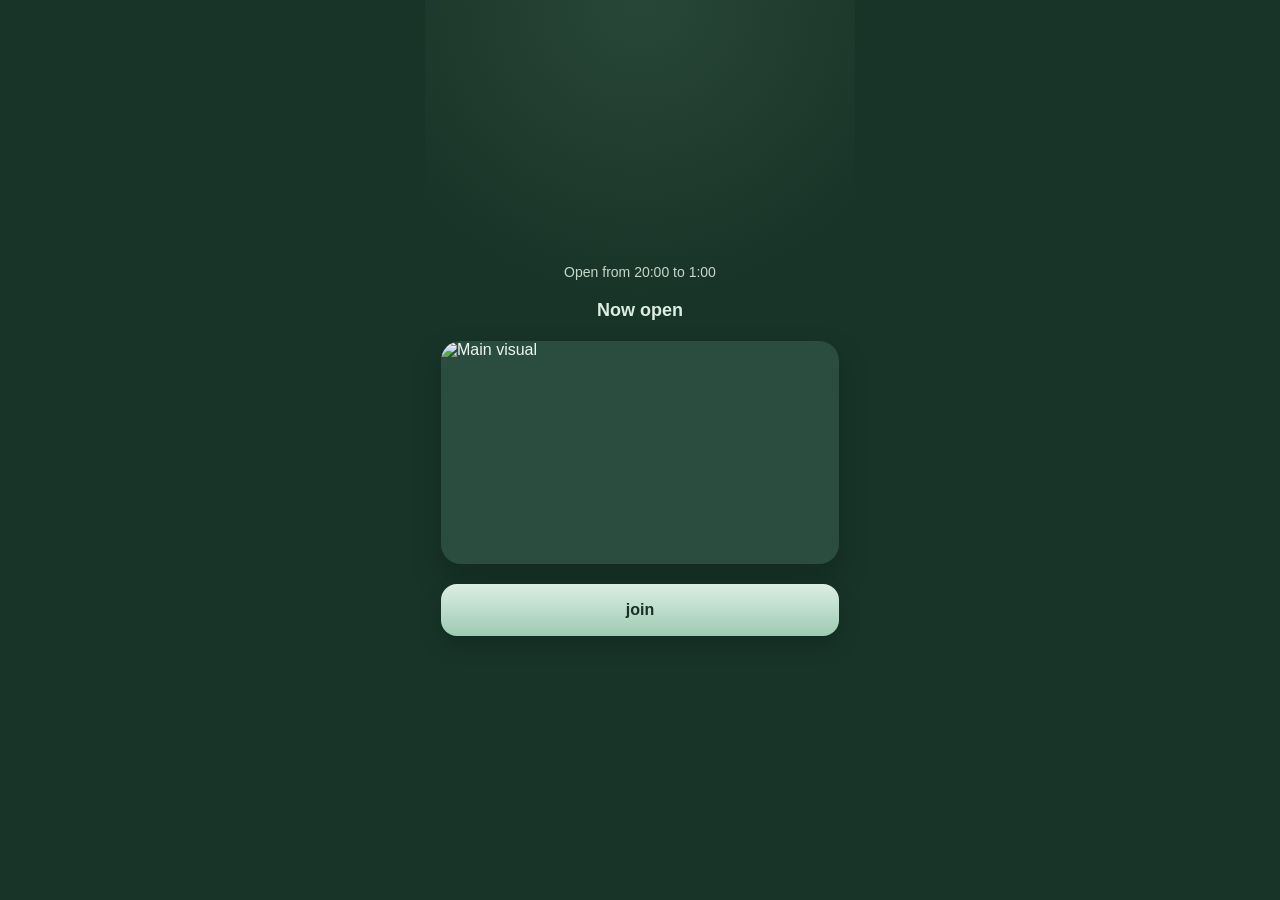
==== index.html @ beed258a "Add files via upload" ====
<!DOCTYPE html>
<html lang="ja">
<head>
  <meta charset="UTF-8" />
  <meta name="viewport" content="width=device-width, initial-scale=1.0" />
  <title>Night Room</title>
  <link rel="stylesheet" href="css/style.css" />
</head>
<body>
  <main class="screen landing-screen">
    <div class="landing-inner">
      <div class="landing-top-text">Open from 20:00 to 1:00</div>
      <div id="countdownText" class="countdown-text" aria-live="polite"></div>

      <div class="hero-image-box">
        <img
          src="https://placehold.co/800x450/png"
          alt="Main visual"
          class="hero-image"
        />
      </div>

      <button id="joinBtn" class="primary-button" disabled>join</button>
    </div>
  </main>

  <script>
    const joinBtn = document.getElementById("joinBtn");
    const countdownText = document.getElementById("countdownText");
    const FORCE_OPEN = true;
    const CLOSE_HOUR = 14;
    const CLOSE_MINUTE = 36;

    function getTokyoParts(date) {
      const formatter = new Intl.DateTimeFormat("en-CA", {
        timeZone: "Asia/Tokyo",
        year: "numeric",
        month: "2-digit",
        day: "2-digit",
        hour: "2-digit",
        minute: "2-digit",
        second: "2-digit",
        hourCycle: "h23"
      });

      const parts = formatter.formatToParts(date);
      const map = {};
      parts.forEach(part => {
        if (part.type !== "literal") {
          map[part.type] = part.value;
        }
      });
      return map;
    }

    function getTokyoTime(now) {
      const tokyo = getTokyoParts(now);
      return {
        hour: Number(tokyo.hour),
        minute: Number(tokyo.minute)
      };
    }

    function getNextTokyoOpenTime(now) {
      const tokyo = getTokyoParts(now);
      const tokyoNowUtc = Date.UTC(
        Number(tokyo.year),
        Number(tokyo.month) - 1,
        Number(tokyo.day),
        Number(tokyo.hour) - 9,
        Number(tokyo.minute),
        Number(tokyo.second)
      );

      const openUtc = Date.UTC(
        Number(tokyo.year),
        Number(tokyo.month) - 1,
        Number(tokyo.day),
        11,
        0,
        0
      );

      return {
        tokyoHour: Number(tokyo.hour),
        diffMs: openUtc - tokyoNowUtc
      };
    }

    function formatCountdown(diffMs) {
      const totalSeconds = Math.max(0, Math.floor(diffMs / 1000));
      const hours = String(Math.floor(totalSeconds / 3600)).padStart(2, "0");
      const minutes = String(Math.floor((totalSeconds % 3600) / 60)).padStart(2, "0");
      const seconds = String(totalSeconds % 60).padStart(2, "0");
      return `${hours}:${minutes}:${seconds}`;
    }

    function updateJoinState() {
      if (FORCE_OPEN) {
        joinBtn.disabled = false;
        countdownText.textContent = "Now open";
        return;
      }

      const now = new Date();
      const tokyoTime = getTokyoTime(now);
      const currentMinutes = tokyoTime.hour * 60 + tokyoTime.minute;
      const closeMinutes = CLOSE_HOUR * 60 + CLOSE_MINUTE;
      const isClosed = currentMinutes >= closeMinutes;

      if (isClosed) {
        joinBtn.disabled = true;
        countdownText.textContent = "Closed at 14:36";
        return;
      }

      const schedule = getNextTokyoOpenTime(now);
      const isOpen = schedule.tokyoHour >= 20;

      joinBtn.disabled = !isOpen;

      if (isOpen) {
        countdownText.textContent = "Now open";
      } else {
        countdownText.textContent = `Until open ${formatCountdown(schedule.diffMs)}`;
      }
    }

    joinBtn.addEventListener("click", () => {
      if (!joinBtn.disabled) {
        window.location.href = "threads.html";
      }
    });

    updateJoinState();
    setInterval(updateJoinState, 1000);
  </script>
</body>
</html>
---- css/style.css ----
* {
  box-sizing: border-box;
}

:root {
  --bg: #183428;
  --surface: #224236;
  --surface-strong: #2a4d3f;
  --surface-muted: #345a4b;
  --border: #4f7767;
  --text: #eef6f0;
  --text-soft: #c7d7cc;
  --primary: #9dcbb2;
  --primary-strong: #dceee3;
  --accent: #86b79d;
  --shadow: 0 10px 24px rgba(8, 22, 16, 0.28);
}

html, body {
  margin: 0;
  padding: 0;
  background: var(--bg);
  color: var(--text);
  font-family: -apple-system, BlinkMacSystemFont, "Segoe UI", "Hiragino Sans",
    "Noto Sans JP", sans-serif;
}

body {
  display: flex;
  justify-content: center;
}

.screen {
  width: 100%;
  max-width: 430px;
  min-height: 100vh;
  padding: 16px;
  background:
    radial-gradient(circle at top, rgba(157, 203, 178, 0.12), transparent 32%),
    var(--bg);
}

.landing-screen {
  display: flex;
  align-items: center;
  justify-content: center;
}

.landing-inner {
  width: 100%;
  display: flex;
  flex-direction: column;
  gap: 20px;
}

.landing-top-text {
  text-align: center;
  font-size: 14px;
  color: var(--text-soft);
}

.countdown-text {
  text-align: center;
  font-size: 18px;
  font-weight: 800;
  color: var(--primary-strong);
}

.hero-image-box {
  width: 100%;
  border-radius: 20px;
  overflow: hidden;
  background: var(--surface-strong);
  box-shadow: 0 14px 30px rgba(8, 22, 16, 0.32);
}

.hero-image {
  display: block;
  width: 100%;
  aspect-ratio: 16 / 9;
  object-fit: cover;
}

.primary-button,
.secondary-button,
.send-button,
.join-button,
.back-button,
.plus-button {
  border: none;
  cursor: pointer;
}

.primary-button {
  width: 100%;
  height: 52px;
  border-radius: 16px;
  background: linear-gradient(180deg, var(--primary-strong), var(--primary));
  color: #173126;
  font-size: 16px;
  font-weight: 700;
  box-shadow: 0 10px 20px rgba(8, 22, 16, 0.24);
}

.primary-button:disabled,
.send-button:disabled,
.join-button:disabled {
  background: #688575;
  color: #dfe9e2;
  cursor: not-allowed;
  box-shadow: none;
}

.primary-button.small {
  width: auto;
  padding: 0 20px;
}

.secondary-button {
  height: 44px;
  padding: 0 16px;
  border-radius: 14px;
  background: var(--surface-muted);
  color: var(--text);
  font-weight: 700;
}

.page-header {
  display: flex;
  align-items: center;
  gap: 12px;
  margin-bottom: 16px;
}

.back-button {
  width: 40px;
  height: 40px;
  border-radius: 999px;
  background: var(--surface-strong);
  box-shadow: 0 4px 12px rgba(8, 22, 16, 0.24);
  font-size: 18px;
  color: var(--primary);
}

.page-title {
  margin: 0;
  font-size: 20px;
}

.page-subtitle {
  margin: 4px 0 0;
  font-size: 12px;
  color: var(--text-soft);
}

.thread-list {
  display: grid;
  grid-template-columns: repeat(2, minmax(0, 1fr));
  gap: 12px;
  padding-bottom: 24px;
}

.thread-card {
  background: var(--surface-strong);
  background-size: cover;
  background-position: center;
  border-radius: 18px;
  padding: 16px;
  box-shadow: var(--shadow);
  aspect-ratio: 1 / 1;
  display: flex;
  flex-direction: column;
  justify-content: space-between;
  overflow: hidden;
}

.thread-card.empty {
  display: flex;
  align-items: center;
  justify-content: center;
  border: 2px dashed var(--border);
  background: #204034;
}

.thread-card.empty.is-composer-open {
  border-color: var(--primary);
  background: #29493c;
}

.thread-title {
  font-size: 16px;
  font-weight: 700;
  margin-bottom: 8px;
  word-break: break-word;
  display: -webkit-box;
  -webkit-line-clamp: 4;
  -webkit-box-orient: vertical;
  overflow: hidden;
}

.thread-link {
  display: block;
  font-size: 13px;
  color: var(--accent);
  word-break: break-all;
  margin-bottom: 12px;
  display: -webkit-box;
  -webkit-line-clamp: 3;
  -webkit-box-orient: vertical;
  overflow: hidden;
}

.thread-actions {
  display: flex;
  justify-content: flex-end;
  margin-top: auto;
}

.join-button {
  height: 40px;
  padding: 0 18px;
  border-radius: 12px;
  background: var(--primary);
  color: #173126;
  font-weight: 700;
}

.plus-button {
  width: 58px;
  height: 58px;
  border-radius: 999px;
  background: linear-gradient(180deg, var(--primary-strong), var(--primary));
  color: #173126;
  font-size: 30px;
  font-weight: 400;
  box-shadow: 0 8px 16px rgba(8, 22, 16, 0.24);
}

.empty-inner {
  width: 100%;
  text-align: center;
}

.empty-text {
  margin-top: 10px;
  font-size: 13px;
  color: var(--text-soft);
  line-height: 1.6;
}

.composer {
  width: 100%;
  text-align: left;
  display: flex;
  flex-direction: column;
  min-height: 220px;
}

.composer-panel {
  aspect-ratio: auto;
  grid-column: 1 / -1;
}

.composer-head {
  display: flex;
  justify-content: center;
  align-items: center;
  justify-content: space-between;
  margin-bottom: 14px;
}

.composer-title {
  font-size: 17px;
  font-weight: 800;
}

.close-composer-button {
  width: 36px;
  height: 36px;
  border: none;
  border-radius: 999px;
  background: var(--surface-muted);
  color: var(--text);
  font-size: 22px;
  line-height: 1;
  cursor: pointer;
}

.form-label {
  display: block;
  margin-bottom: 8px;
  font-size: 13px;
  font-weight: 700;
}

.form-input {
  width: 100%;
  height: 42px;
  border-radius: 14px;
  border: 1px solid var(--border);
  padding: 0 14px;
  font-size: 14px;
  margin-bottom: 12px;
  background: var(--surface-strong);
  color: var(--text);
}

.composer .primary-button {
  margin-top: auto;
  height: 44px;
}

.modal-actions {
  display: flex;
  justify-content: flex-end;
  gap: 10px;
}

.thread-screen {
  display: flex;
  flex-direction: column;
  padding-bottom: 90px;
}

.thread-info-card {
  position: sticky;
  top: 0;
  z-index: 5;
  background: var(--bg);
  padding-bottom: 12px;
}

.thread-sticky-bar {
  display: flex;
  align-items: stretch;
  gap: 10px;
}

.thread-back-button {
  width: 64px;
  height: auto;
  flex: 0 0 64px;
}

.thread-info-box {
  background: var(--surface-strong);
  background-size: cover;
  background-position: center;
  border-radius: 18px;
  padding: 16px;
  box-shadow: var(--shadow);
  flex: 1;
}

.thread-theme {
  font-size: 17px;
  font-weight: 800;
  margin-bottom: 10px;
  word-break: break-word;
}

.thread-meta-link {
  font-size: 13px;
  color: var(--accent);
  word-break: break-all;
}

.message-list {
  display: flex;
  flex-direction: column;
  gap: 10px;
  padding-top: 4px;
}

.message-item {
  background: var(--surface-strong);
  border-radius: 16px;
  padding: 12px 14px;
  box-shadow: 0 4px 12px rgba(18, 52, 39, 0.08);
  word-break: break-word;
}

.message-time {
  font-size: 11px;
  color: var(--text-soft);
  margin-top: 6px;
}

.message-input-bar {
  position: fixed;
  bottom: 0;
  width: 100%;
  max-width: 430px;
  display: flex;
  gap: 8px;
  padding: 12px 16px 16px;
  background: rgba(24, 52, 40, 0.95);
  backdrop-filter: blur(10px);
}

.message-input {
  flex: 1;
  height: 48px;
  border-radius: 14px;
  border: 1px solid var(--border);
  padding: 0 14px;
  font-size: 14px;
  background: var(--surface-strong);
  color: var(--text);
}

.send-button {
  min-width: 72px;
  height: 48px;
  border-radius: 14px;
  background: var(--primary);
  color: #173126;
  font-weight: 700;
}

@media (max-width: 360px) {
  .thread-list {
    grid-template-columns: 1fr;
  }
}
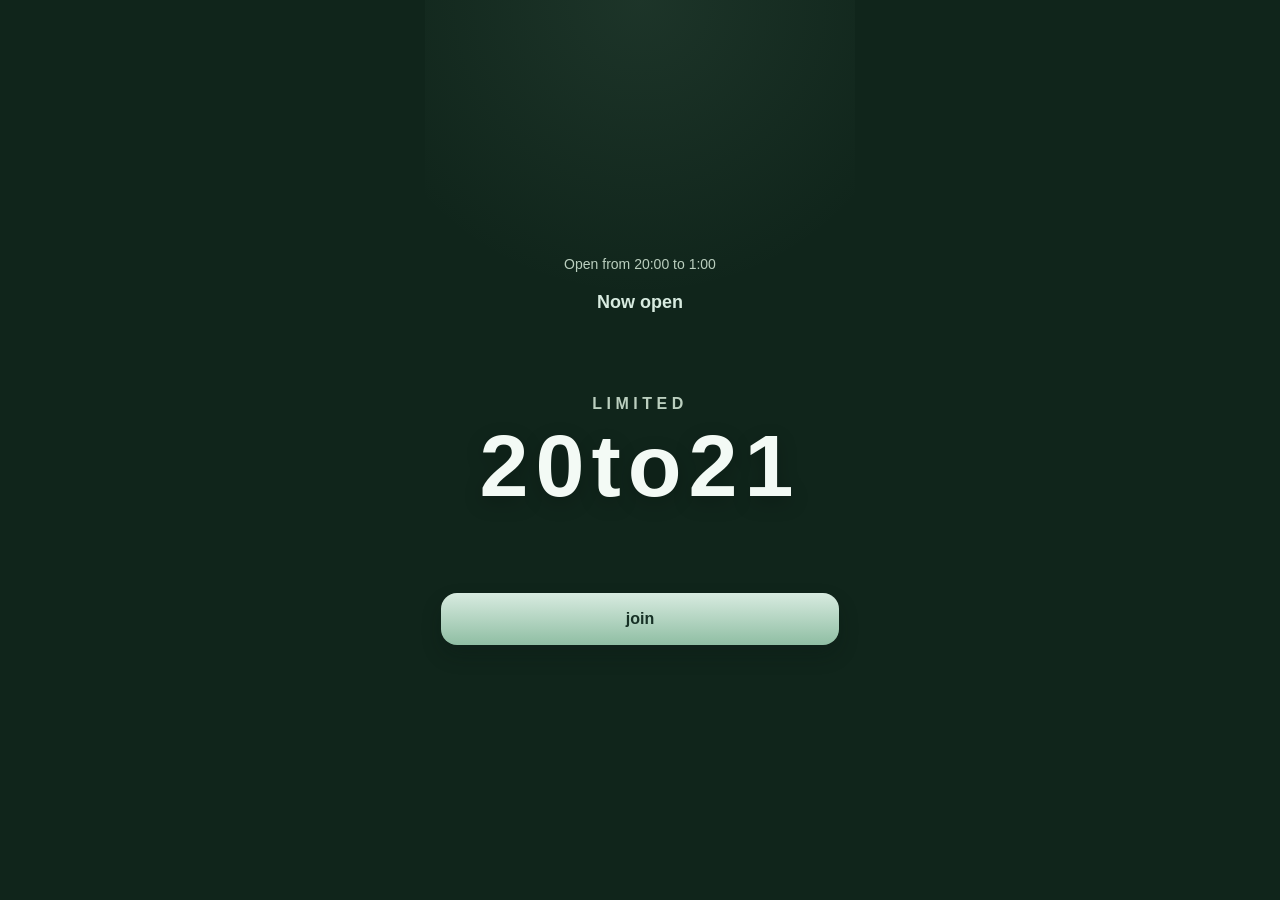
==== commit 3d32b25a: "ver1" ====
--- a/index.html
+++ b/index.html
@@ -12,12 +12,9 @@
       <div class="landing-top-text">Open from 20:00 to 1:00</div>
       <div id="countdownText" class="countdown-text" aria-live="polite"></div>
 
-      <div class="hero-image-box">
-        <img
-          src="https://placehold.co/800x450/png"
-          alt="Main visual"
-          class="hero-image"
-        />
+      <div class="hero-title-box" aria-label="Site title">
+        <div class="hero-kicker">limited</div>
+        <div class="hero-title">20to21</div>
       </div>
 
       <button id="joinBtn" class="primary-button" disabled>join</button>
--- a/css/style.css
+++ b/css/style.css
@@ -3,17 +3,17 @@
 }
 
 :root {
-  --bg: #183428;
-  --surface: #224236;
-  --surface-strong: #2a4d3f;
-  --surface-muted: #345a4b;
-  --border: #4f7767;
-  --text: #eef6f0;
-  --text-soft: #c7d7cc;
-  --primary: #9dcbb2;
-  --primary-strong: #dceee3;
-  --accent: #86b79d;
-  --shadow: 0 10px 24px rgba(8, 22, 16, 0.28);
+  --bg: #10251b;
+  --surface: #163126;
+  --surface-strong: #1b3b2d;
+  --surface-muted: #254838;
+  --border: #3e6250;
+  --text: #edf6f0;
+  --text-soft: #bbcfbf;
+  --primary: #8fbea3;
+  --primary-strong: #d8ebe0;
+  --accent: #78aa8e;
+  --shadow: 0 12px 28px rgba(4, 12, 8, 0.36);
 }
 
 html, body {
@@ -36,7 +36,7 @@
   min-height: 100vh;
   padding: 16px;
   background:
-    radial-gradient(circle at top, rgba(157, 203, 178, 0.12), transparent 32%),
+    radial-gradient(circle at top, rgba(143, 190, 163, 0.10), transparent 32%),
     var(--bg);
 }
 
@@ -66,20 +66,35 @@
   color: var(--primary-strong);
 }
 
-.hero-image-box {
-  width: 100%;
-  border-radius: 20px;
-  overflow: hidden;
-  background: var(--surface-strong);
-  box-shadow: 0 14px 30px rgba(8, 22, 16, 0.32);
-}
-
-.hero-image {
-  display: block;
-  width: 100%;
-  aspect-ratio: 16 / 9;
-  object-fit: cover;
-}
+.hero-title-box {
+  width: 100%;
+  min-height: 240px;
+  display: flex;
+  align-items: center;
+  justify-content: center;
+  flex-direction: column;
+  gap: 10px;
+  padding: 24px;
+}
+
+.hero-kicker {
+  font-size: 16px;
+  line-height: 1;
+  font-weight: 700;
+  letter-spacing: 0.28em;
+  text-transform: uppercase;
+  color: var(--text-soft);
+}
+
+.hero-title {
+  font-size: clamp(48px, 16vw, 88px);
+  line-height: 1;
+  font-weight: 900;
+  letter-spacing: 0.08em;
+  color: #f3faf5;
+  text-align: center;
+  text-shadow: 0 6px 20px rgba(0, 0, 0, 0.22);
+}
 
 .primary-button,
 .secondary-button,
@@ -326,7 +341,7 @@
   position: sticky;
   top: 0;
   z-index: 5;
-  background: var(--bg);
+  background: transparent;
   padding-bottom: 12px;
 }
 
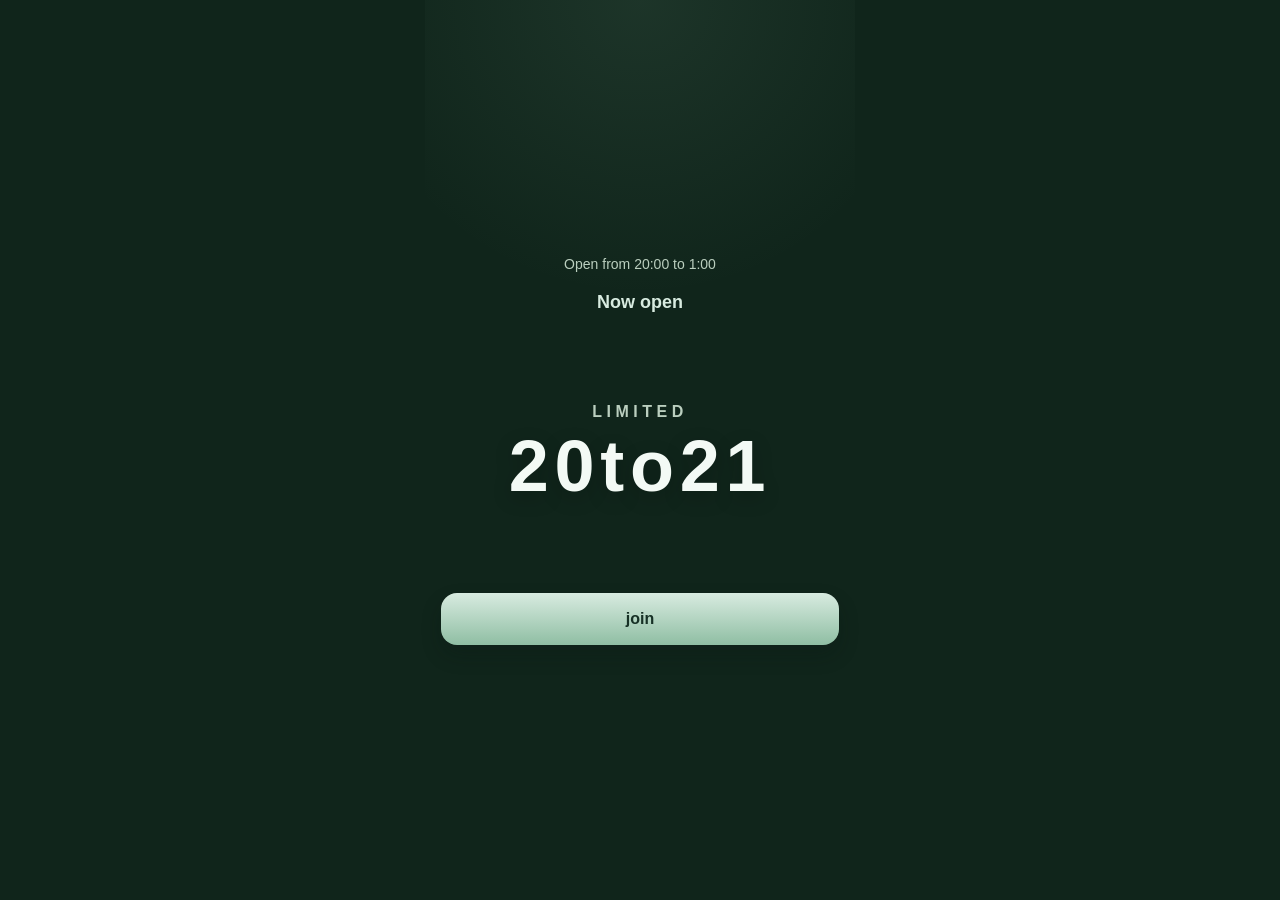
==== commit 7d1c9144: "ver2" ====
--- a/index.html
+++ b/index.html
@@ -4,6 +4,7 @@
   <meta charset="UTF-8" />
   <meta name="viewport" content="width=device-width, initial-scale=1.0" />
   <title>Night Room</title>
+  <link rel="icon" type="image/png" href="favicon,20to21.png" />
   <link rel="stylesheet" href="css/style.css" />
 </head>
 <body>
--- a/css/style.css
+++ b/css/style.css
@@ -75,25 +75,37 @@
   flex-direction: column;
   gap: 10px;
   padding: 24px;
+  text-align: center;
 }
 
 .hero-kicker {
+  display: block;
+  width: 100%;
   font-size: 16px;
   line-height: 1;
   font-weight: 700;
   letter-spacing: 0.28em;
   text-transform: uppercase;
   color: var(--text-soft);
+  text-align: center;
 }
 
 .hero-title {
-  font-size: clamp(48px, 16vw, 88px);
+  display: block;
+  width: 100%;
+  font-size: 72px;
   line-height: 1;
   font-weight: 900;
   letter-spacing: 0.08em;
   color: #f3faf5;
   text-align: center;
   text-shadow: 0 6px 20px rgba(0, 0, 0, 0.22);
+}
+
+@media (max-width: 430px) {
+  .hero-title {
+    font-size: 56px;
+  }
 }
 
 .primary-button,
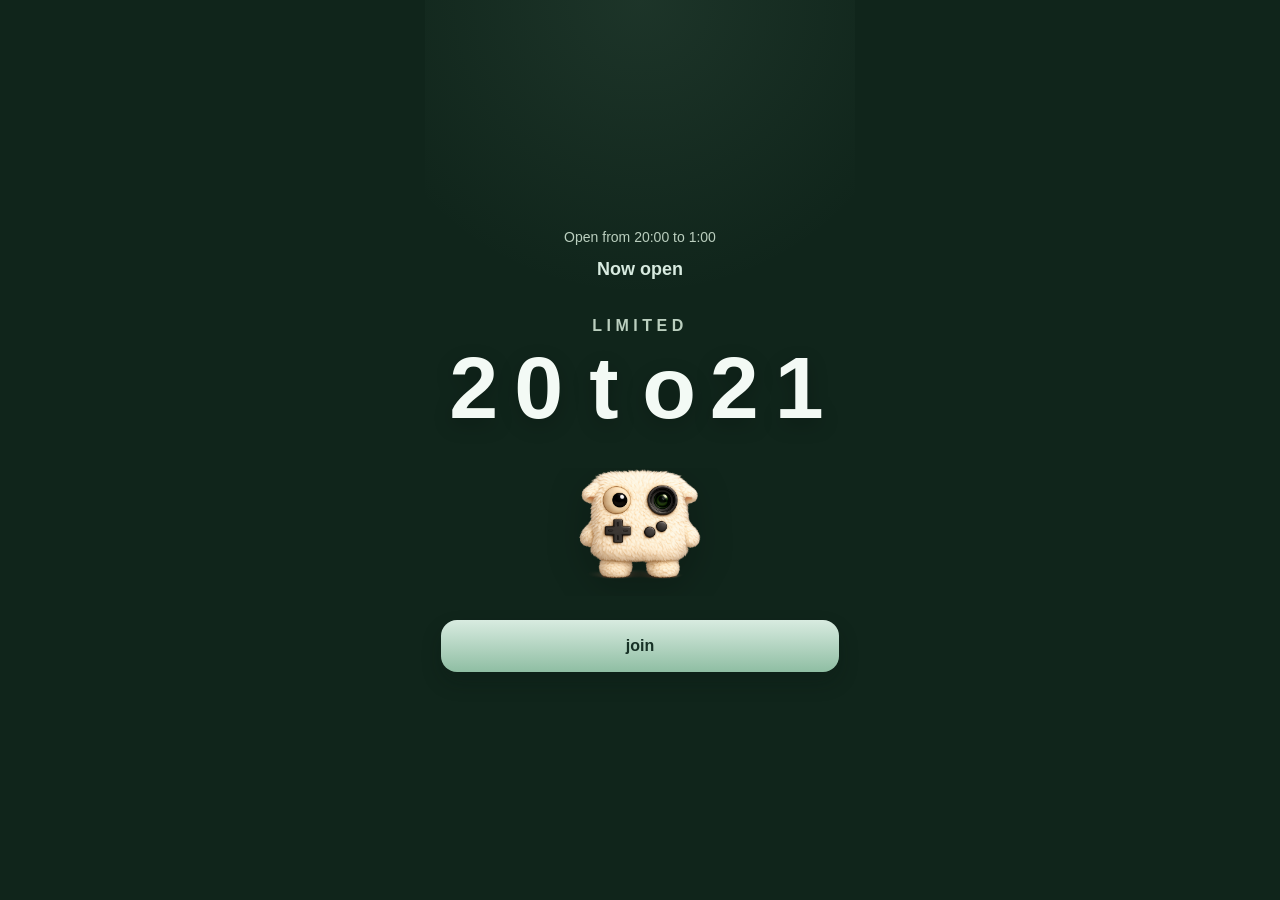
==== commit 5917931e: "ver3" ====
--- a/index.html
+++ b/index.html
@@ -3,7 +3,7 @@
 <head>
   <meta charset="UTF-8" />
   <meta name="viewport" content="width=device-width, initial-scale=1.0" />
-  <title>Night Room</title>
+  <title>20to21</title>
   <link rel="icon" type="image/png" href="favicon,20to21.png" />
   <link rel="stylesheet" href="css/style.css" />
 </head>
@@ -15,7 +15,25 @@
 
       <div class="hero-title-box" aria-label="Site title">
         <div class="hero-kicker">limited</div>
-        <div class="hero-title">20to21</div>
+        <div class="hero-title" aria-label="20to21">
+          <span class="hero-char" style="--char-delay: 2.34s; --char-duration: 2.85s;">2</span>
+          <span class="hero-char" style="--char-delay: 1.57s; --char-duration: 2.18s;">0</span>
+          <span class="hero-char" style="--char-delay: 1.08s; --char-duration: 2.62s;">t</span>
+          <span class="hero-char" style="--char-delay: 0.61s; --char-duration: 2.04s;">o</span>
+          <span class="hero-char" style="--char-delay: 0.27s; --char-duration: 2.46s;">2</span>
+          <span class="hero-char" style="--char-delay: 0s; --char-duration: 2.26s;">1</span>
+        </div>
+      </div>
+
+      <div class="hero-character-row" aria-hidden="true">
+        <img
+          src="assets/images/ヒツジモビー.png"
+          alt=""
+          class="hero-character"
+          id="heroCharacter"
+          data-side="center"
+        />
+        <div class="hero-character-burst" id="heroCharacterBurst" data-side="center"></div>
       </div>
 
       <button id="joinBtn" class="primary-button" disabled>join</button>
@@ -25,9 +43,12 @@
   <script>
     const joinBtn = document.getElementById("joinBtn");
     const countdownText = document.getElementById("countdownText");
+    const heroCharacter = document.getElementById("heroCharacter");
+    const heroCharacterBurst = document.getElementById("heroCharacterBurst");
     const FORCE_OPEN = true;
     const CLOSE_HOUR = 14;
     const CLOSE_MINUTE = 36;
+    let characterSide = "center";
 
     function getTokyoParts(date) {
       const formatter = new Intl.DateTimeFormat("en-CA", {
@@ -130,6 +151,38 @@
       }
     });
 
+    if (heroCharacter && heroCharacterBurst) {
+      const moveCharacter = event => {
+        if (event) {
+          event.preventDefault();
+        }
+
+        characterSide = characterSide === "left" ? "right" : "left";
+        heroCharacter.dataset.side = characterSide;
+        heroCharacterBurst.dataset.side = characterSide;
+
+        heroCharacter.classList.remove("is-running");
+        heroCharacterBurst.classList.remove("is-bursting");
+
+        void heroCharacter.offsetWidth;
+
+        heroCharacter.classList.add("is-running");
+        heroCharacterBurst.classList.add("is-bursting");
+      };
+
+      heroCharacter.addEventListener("pointerdown", moveCharacter);
+
+      heroCharacter.addEventListener("animationend", event => {
+        if (event.animationName === "hero-character-hop") {
+          heroCharacter.classList.remove("is-running");
+        }
+      });
+
+      heroCharacterBurst.addEventListener("animationend", () => {
+        heroCharacterBurst.classList.remove("is-bursting");
+      });
+    }
+
     updateJoinState();
     setInterval(updateJoinState, 1000);
   </script>
--- a/css/style.css
+++ b/css/style.css
@@ -46,12 +46,12 @@
   justify-content: center;
 }
 
-.landing-inner {
-  width: 100%;
-  display: flex;
-  flex-direction: column;
-  gap: 20px;
-}
+.landing-inner {
+  width: 100%;
+  display: flex;
+  flex-direction: column;
+  gap: 14px;
+}
 
 .landing-top-text {
   text-align: center;
@@ -68,14 +68,14 @@
 
 .hero-title-box {
   width: 100%;
-  min-height: 240px;
   display: flex;
   align-items: center;
   justify-content: center;
   flex-direction: column;
   gap: 10px;
-  padding: 24px;
+  padding: 24px 24px 0;
   text-align: center;
+  margin-bottom: 22px;
 }
 
 .hero-kicker {
@@ -91,9 +91,12 @@
 }
 
 .hero-title {
-  display: block;
-  width: 100%;
-  font-size: 72px;
+  display: flex;
+  justify-content: center;
+  align-items: center;
+  gap: 0.02em;
+  width: 100%;
+  font-size: 88px;
   line-height: 1;
   font-weight: 900;
   letter-spacing: 0.08em;
@@ -102,9 +105,205 @@
   text-shadow: 0 6px 20px rgba(0, 0, 0, 0.22);
 }
 
+.hero-char {
+  display: inline-block;
+  min-width: 0.72em;
+  transform-origin: center center;
+  animation: hero-char-roll-in var(--char-duration, 2.4s) cubic-bezier(0.2, 0.86, 0.18, 1) both;
+  animation-delay: var(--char-delay);
+}
+
+.hero-character-row {
+  width: 100%;
+  min-height: 128px;
+  margin-top: 0;
+  margin-bottom: 10px;
+  position: relative;
+  display: flex;
+  align-items: flex-end;
+  justify-content: center;
+  overflow: hidden;
+}
+
+.hero-character {
+  width: min(38vw, 152px);
+  max-width: 100%;
+  height: auto;
+  display: block;
+  position: absolute;
+  bottom: 0;
+  left: 50%;
+  transform: translateX(-50%);
+  filter: drop-shadow(0 10px 18px rgba(0, 0, 0, 0.22));
+  cursor: pointer;
+  touch-action: manipulation;
+  z-index: 2;
+  transition:
+    left 0.52s cubic-bezier(0.22, 0.88, 0.2, 1),
+    bottom 0.52s cubic-bezier(0.22, 0.88, 0.2, 1),
+    transform 0.52s cubic-bezier(0.22, 0.88, 0.2, 1);
+}
+
+.hero-character[data-side="center"] {
+  left: 50%;
+  bottom: 0;
+  transform: translateX(-50%);
+}
+
+.hero-character[data-side="left"] {
+  left: 22%;
+  bottom: 0;
+  transform: translateX(-50%);
+}
+
+.hero-character[data-side="right"] {
+  left: 78%;
+  bottom: 0;
+  transform: translateX(-50%) scaleX(-1);
+}
+
+.hero-character.is-running {
+  animation: hero-character-hop 0.52s cubic-bezier(0.22, 0.88, 0.2, 1);
+}
+
+.hero-character-burst {
+  position: absolute;
+  bottom: 10px;
+  width: min(26vw, 88px);
+  height: 22px;
+  pointer-events: none;
+  opacity: 0;
+  left: 50%;
+  transform: translateX(-50%);
+  z-index: 1;
+  transition:
+    left 0.52s cubic-bezier(0.22, 0.88, 0.2, 1),
+    bottom 0.52s cubic-bezier(0.22, 0.88, 0.2, 1);
+}
+
+.hero-character-burst::before,
+.hero-character-burst::after {
+  content: "";
+  position: absolute;
+  inset: 0;
+  border-radius: 999px;
+  background: linear-gradient(90deg, rgba(216, 235, 224, 0), rgba(216, 235, 224, 0.95), rgba(216, 235, 224, 0));
+  filter: blur(2px);
+}
+
+.hero-character-burst::after {
+  inset: 6px 12px;
+  opacity: 0.72;
+}
+
+.hero-character-burst[data-side="left"] {
+  left: 22%;
+  bottom: -2px;
+}
+
+.hero-character-burst[data-side="right"] {
+  left: 78%;
+  bottom: -2px;
+}
+
+.hero-character-burst[data-side="center"] {
+  left: 50%;
+  bottom: 2px;
+}
+
+.hero-character-burst.is-bursting {
+  animation: hero-character-burst 0.45s ease-out both;
+}
+
 @media (max-width: 430px) {
   .hero-title {
-    font-size: 56px;
+    font-size: 68px;
+  }
+
+  .hero-title-box {
+    padding-top: 20px;
+  }
+
+  .hero-character-row {
+    min-height: 108px;
+  }
+
+  .hero-character {
+    width: min(34vw, 124px);
+  }
+}
+
+@keyframes hero-char-roll-in {
+  0% {
+    transform: translateX(-130vw) translateY(0.35em) rotate(-1260deg) scale(0.94);
+    opacity: 0;
+  }
+
+  18% {
+    transform: translateX(-92vw) translateY(-0.22em) rotate(-980deg) scale(0.97);
+    opacity: 0.65;
+  }
+
+  34% {
+    transform: translateX(-58vw) translateY(0.18em) rotate(-640deg) scale(1);
+    opacity: 0.9;
+  }
+
+  50% {
+    transform: translateX(-24vw) translateY(-0.14em) rotate(-300deg) scale(1);
+    opacity: 1;
+  }
+
+  66% {
+    transform: translateX(0.24em) translateY(0.1em) rotate(42deg);
+  }
+
+  78% {
+    transform: translateX(-0.16em) translateY(-0.08em) rotate(-24deg);
+  }
+
+  90% {
+    transform: translateX(0.08em) translateY(0.04em) rotate(12deg);
+  }
+
+  100% {
+    transform: translateX(0) translateY(0) rotate(0deg);
+    opacity: 1;
+  }
+}
+
+@keyframes hero-character-hop {
+  0% {
+    bottom: 0;
+  }
+
+  45% {
+    bottom: 8px;
+  }
+
+  72% {
+    bottom: 2px;
+  }
+
+  100% {
+    bottom: 0;
+  }
+}
+
+@keyframes hero-character-burst {
+  0% {
+    opacity: 0;
+    transform: scaleX(0.2) translateX(0);
+  }
+
+  40% {
+    opacity: 0.95;
+    transform: scaleX(1) translateX(0);
+  }
+
+  100% {
+    opacity: 0;
+    transform: scaleX(1.7) translateX(0);
   }
 }
 
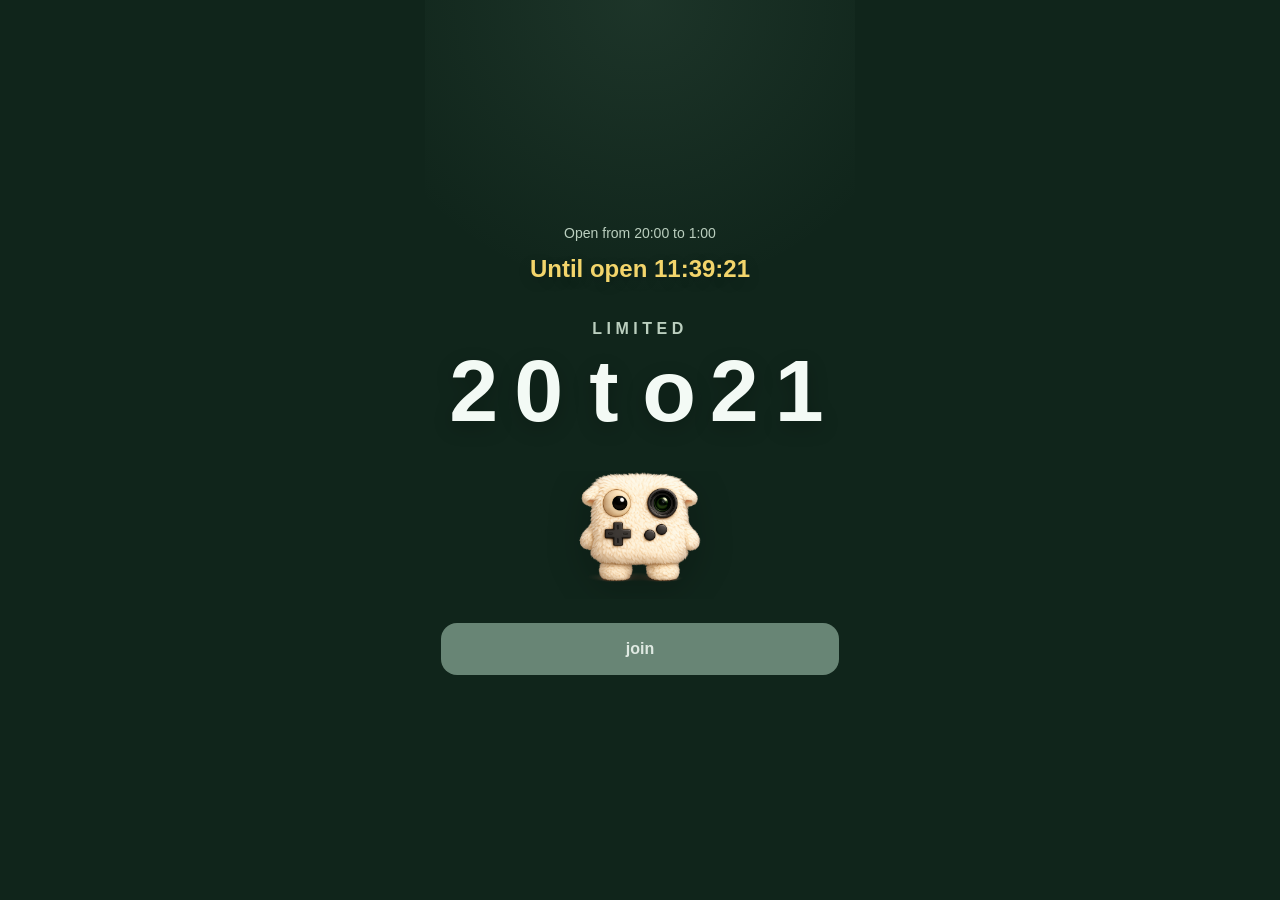
==== commit e469d14b: "ver4" ====
--- a/index.html
+++ b/index.html
@@ -45,9 +45,9 @@
     const countdownText = document.getElementById("countdownText");
     const heroCharacter = document.getElementById("heroCharacter");
     const heroCharacterBurst = document.getElementById("heroCharacterBurst");
-    const FORCE_OPEN = true;
-    const CLOSE_HOUR = 14;
-    const CLOSE_MINUTE = 36;
+    const FORCE_OPEN = false;
+    const CLOSE_HOUR = 21;
+    const CLOSE_MINUTE = 0;
     let characterSide = "center";
 
     function getTokyoParts(date) {
@@ -129,7 +129,7 @@
 
       if (isClosed) {
         joinBtn.disabled = true;
-        countdownText.textContent = "Closed at 14:36";
+        countdownText.textContent = "Closed at 21:00";
         return;
       }
 
--- a/css/style.css
+++ b/css/style.css
@@ -61,9 +61,10 @@
 
 .countdown-text {
   text-align: center;
-  font-size: 18px;
+  font-size: 24px;
   font-weight: 800;
-  color: var(--primary-strong);
+  color: #f3d56b;
+  text-shadow: 0 4px 14px rgba(0, 0, 0, 0.18);
 }
 
 .hero-title-box {
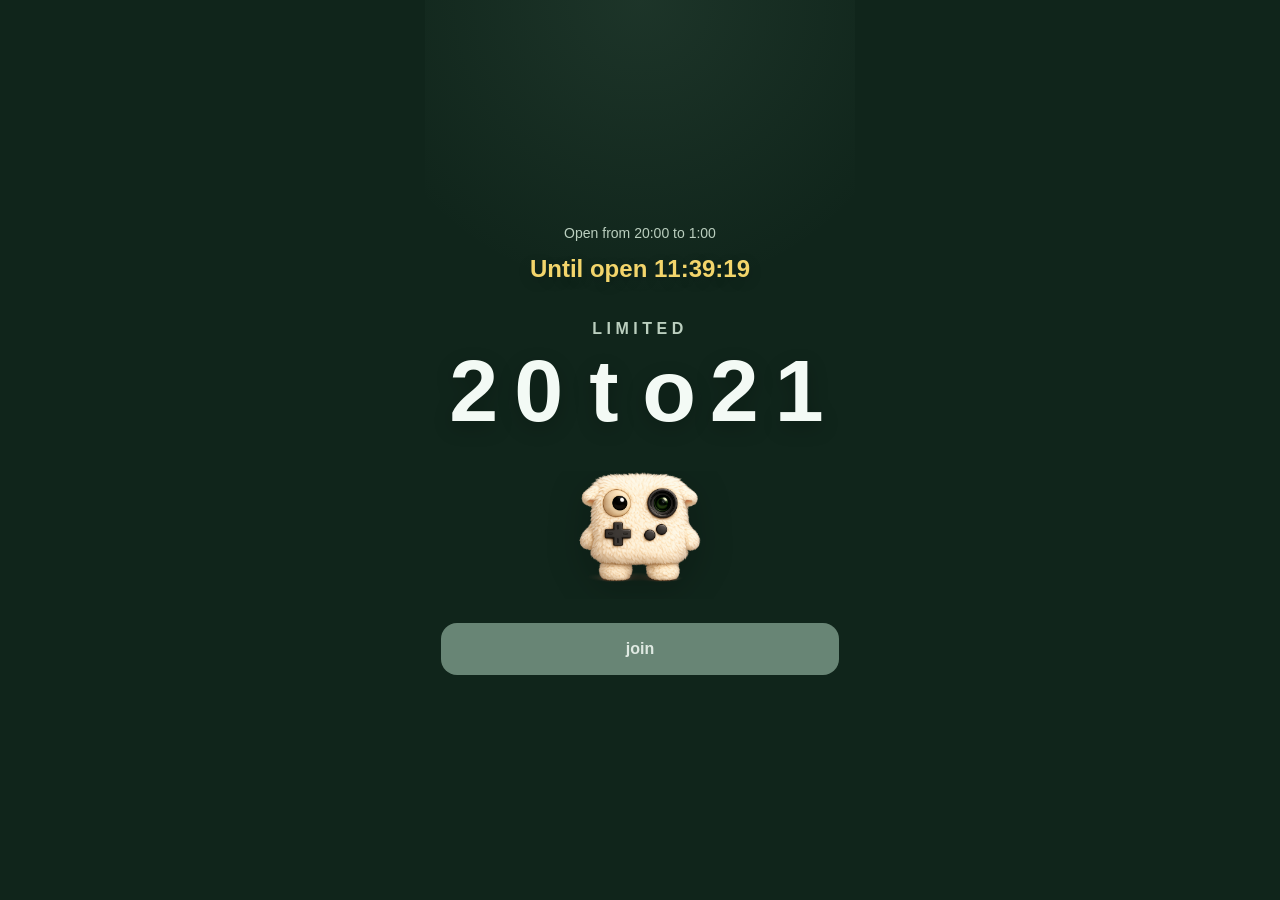
==== commit 8a6ac310: "ver5" ====
--- a/index.html
+++ b/index.html
@@ -2,7 +2,7 @@
 <html lang="ja">
 <head>
   <meta charset="UTF-8" />
-  <meta name="viewport" content="width=device-width, initial-scale=1.0" />
+  <meta name="viewport" content="width=device-width, initial-scale=1.0, maximum-scale=1.0, viewport-fit=cover" />
   <title>20to21</title>
   <link rel="icon" type="image/png" href="favicon,20to21.png" />
   <link rel="stylesheet" href="css/style.css" />
--- a/css/style.css
+++ b/css/style.css
@@ -526,7 +526,7 @@
   border-radius: 14px;
   border: 1px solid var(--border);
   padding: 0 14px;
-  font-size: 14px;
+  font-size: 16px;
   margin-bottom: 12px;
   background: var(--surface-strong);
   color: var(--text);
@@ -543,11 +543,11 @@
   gap: 10px;
 }
 
-.thread-screen {
-  display: flex;
-  flex-direction: column;
-  padding-bottom: 90px;
-}
+.thread-screen {
+  display: flex;
+  flex-direction: column;
+  padding-bottom: 132px;
+}
 
 .thread-info-card {
   position: sticky;
@@ -592,12 +592,13 @@
   word-break: break-all;
 }
 
-.message-list {
-  display: flex;
-  flex-direction: column;
-  gap: 10px;
-  padding-top: 4px;
-}
+.message-list {
+  display: flex;
+  flex-direction: column;
+  gap: 10px;
+  padding-top: 4px;
+  padding-bottom: 24px;
+}
 
 .message-item {
   background: var(--surface-strong);
@@ -631,7 +632,7 @@
   border-radius: 14px;
   border: 1px solid var(--border);
   padding: 0 14px;
-  font-size: 14px;
+  font-size: 16px;
   background: var(--surface-strong);
   color: var(--text);
 }
